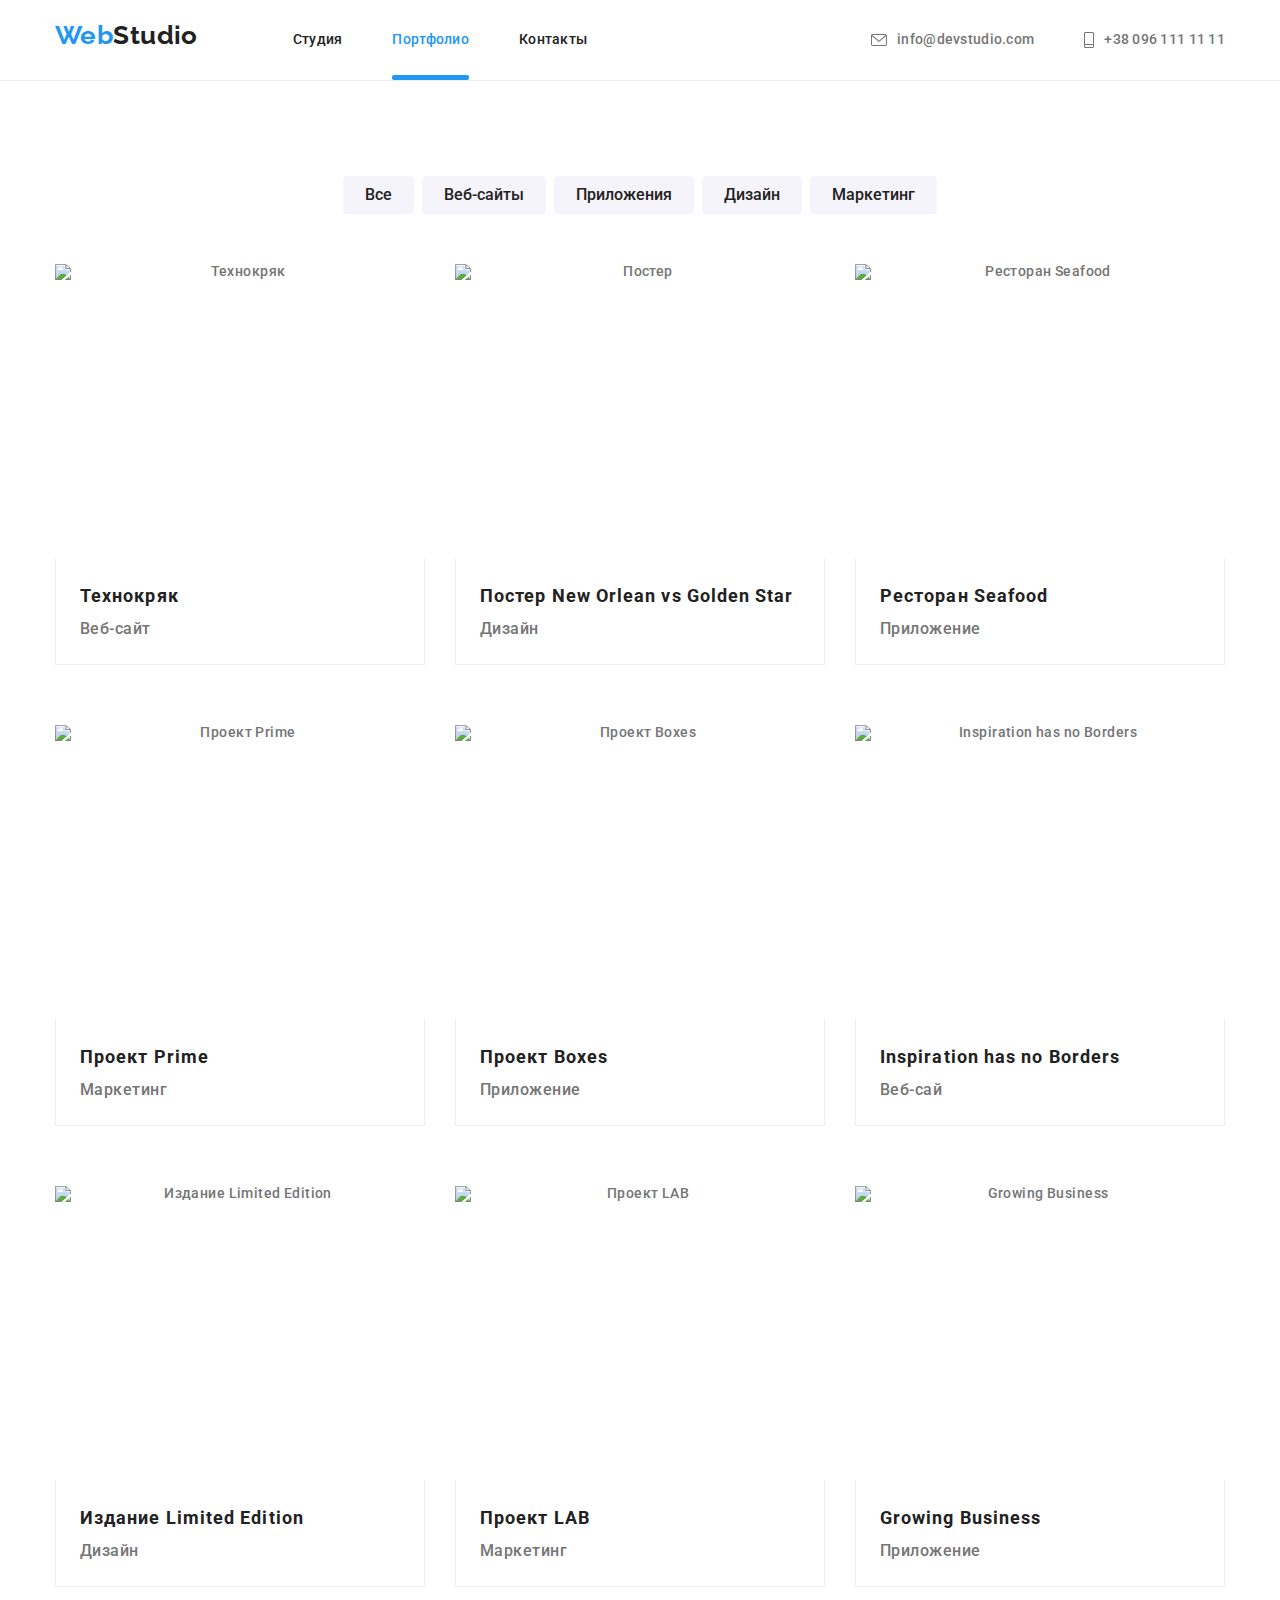
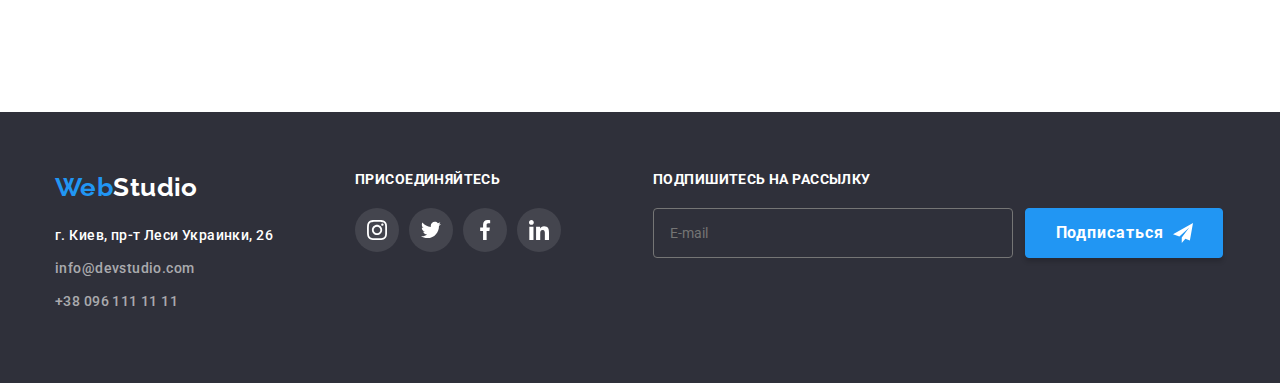
==== portfolio.html @ 975006a1 "HW 6" ====
<!DOCTYPE html>
<html lang="ru">

<head>
    <meta charset="UTF-8">
    <meta http-equiv="X-UA-Compatible" content="IE=edge">
    <meta name="viewport" content="width=device-width, initial-scale=1.0">
    <title>Portfolio3</title>
    <link rel="preconnect" href="https://fonts.gstatic.com">
    <link
        href="https://fonts.googleapis.com/css2?family=Raleway:wght@700&family=Roboto:wght@400;500;700;900&display=swap"
        rel="stylesheet">
    <link rel="stylesheet"
        href="https://cdnjs.cloudflare.com/ajax/libs/modern-normalize/1.0.0/modern-normalize.min.css">
    <link rel="stylesheet" href="./css/styles.css">
</head>

<body>
    <header class="header">
        <section class="container flex">
            <h2 class="hidden">Навигация и контакты</h2>
            <a href="./index.html " class="logo "><span class="blue ">Web</span>Studio</a>
            <nav>
                <ul class="list black flex">
                    <li class="item"><a href="./index.html " class="nav-list">Студия</a></li>
                    <li class="item"><a href="./portfolio.html " class="nav-list current">Портфолио</a></li>
                    <li class="item"><a href=" " class="nav-list">Контакты</a></li>
                </ul>
            </nav>
            <ul class="list flex contacts">
                <li class="item-link ">
                    <a class="Contacts-Section-Link" href="mailto:info@devstudio.com ">
                        <svg class="contact-svg" width="16" height="12">
                            <use href="./svg/sprite.svg#icon-envelope"></use>
                        </svg>
                        info@devstudio.com
                    </a>
                </li>
                <li class="item-link ">
                    <a class="Contacts-Section-Link" href="tel:+380961111111">
                        <svg class="contact-svg" width="10" height="16">
                            <use href="./svg/sprite.svg#icon-vector"></use>
                        </svg>
                        +38 096 111 11 11
                    </a>
                </li>
            </ul>
        </section>
    </header>
    <main>

        <section class="padding-95 top-padding">
            <div class="container">
                <h1 class="hidden">Галерея</h1>
                <ul class="list in-ln flex">
                    <li class="li-button"><button class="button">Все</button></li>
                    <li class="li-button"><button class="button">Веб-сайты</button></li>
                    <li class="li-button"><button class="button">Приложения</button></li>
                    <li class="li-button"><button class="button">Дизайн</button></li>
                    <li class="li-button"><button class="button">Маркетинг</button></li>
                </ul>

                <ul class="list flex tiles">
                    <li class="tile-item">
                        <a href="" class="card-link">
                            <div class="folio-frame">
                                <div class="img-frame">
                                    <img class="front-img" src="./images/portfolio/img.jpg " alt="Технокряк "
                                        height="294" width="370">
                                    <div class="hidden-text">
                                        <p>
                                            Технокряк это современная площадка распространения
                                            коронавируса. Компании используют эту платформу для
                                            цифрового шпионажа и атак на защищённые сервера
                                            конкурентов.
                                        </p>
                                    </div>
                                </div>
                                <div class="folio-section">
                                    <h2 class="folio-title">Технокряк</h2>
                                    <p class="folio-text">Веб-сайт</p>
                                </div>
                            </div>
                        </a>
                    </li>
                    <li class="tile-item">
                        <a href="" class="card-link">
                            <div class="folio-frame">
                                <div class="img-frame"> <img src="./images/portfolio/img-1.jpg " alt="Постер "
                                        height="294" width="370">
                                    <div class="hidden-text">
                                        <p>
                                            Технокряк это современная площадка распространения
                                            коронавируса. Компании используют эту платформу для
                                            цифрового шпионажа и атак на защищённые сервера
                                            конкурентов.
                                        </p>
                                    </div>
                                </div>
                                <div class="folio-section">
                                    <h2 class="folio-title">Постер New Orlean vs Golden Star</h2>
                                    <p class="folio-text">Дизайн</p>
                                </div>
                            </div>
                        </a>
                    </li>
                    <li class="tile-item">
                        <a href="" class="card-link">
                            <div class="folio-frame">
                                <div class="img-frame"> <img src="./images/portfolio/img-2.jpg " alt="Ресторан Seafood "
                                        height="294" width="370">
                                    <div class="hidden-text">
                                        <p>
                                            Технокряк это современная площадка распространения
                                            коронавируса. Компании используют эту платформу для
                                            цифрового шпионажа и атак на защищённые сервера
                                            конкурентов.
                                        </p>
                                    </div>
                                </div>
                                <div class="folio-section">
                                    <h2 class="folio-title">Ресторан Seafood</h2>
                                    <p class="folio-text">Приложение</p>
                                </div>
                            </div>
                        </a>
                    </li>
                    <li class="tile-item">

                        <a href="" class="card-link">
                            <div class="folio-frame">
                                <div class="img-frame"> <img src="./images/portfolio/img-3.jpg " alt="Проект Prime "
                                        height="294" width="370">
                                    <div class="hidden-text">
                                        <p>
                                            Технокряк это современная площадка распространения
                                            коронавируса. Компании используют эту платформу для
                                            цифрового шпионажа и атак на защищённые сервера
                                            конкурентов.
                                        </p>
                                    </div>
                                </div>
                                <div class="folio-section">
                                    <h2 class="folio-title">Проект Prime</h2>
                                    <p class="folio-text">Маркетинг</p>
                                </div>
                            </div>
                        </a>
                    </li>
                    <li class="tile-item">

                        <a href="" class="card-link">
                            <div class="folio-frame">
                                <div class="img-frame"> <img src="./images/portfolio/img-4.jpg " alt="Проект Boxes "
                                        height="294" width="370">
                                    <div class="hidden-text">
                                        <p>
                                            Технокряк это современная площадка распространения
                                            коронавируса. Компании используют эту платформу для
                                            цифрового шпионажа и атак на защищённые сервера
                                            конкурентов.
                                        </p>
                                    </div>
                                </div>
                                <div class="folio-section">
                                    <h2 class="folio-title">Проект Boxes</h2>
                                    <p class="folio-text">Приложение</p>
                                </div>
                            </div>
                        </a>
                    </li>
                    <li class="tile-item">

                        <a href="" class="card-link">
                            <div class="folio-frame">
                                <div class="img-frame"> <img src="./images/portfolio/img-5.jpg "
                                        alt="Inspiration has no Borders " height="294" width="370">
                                    <div class="hidden-text">
                                        <p>
                                            Технокряк это современная площадка распространения
                                            коронавируса. Компании используют эту платформу для
                                            цифрового шпионажа и атак на защищённые сервера
                                            конкурентов.
                                        </p>
                                    </div>
                                </div>
                                <div class="folio-section">
                                    <h2 class="folio-title">Inspiration has no Borders</h2>
                                    <p class="folio-text">Веб-сай
                                </div>
                            </div>
                        </a>

                    </li>
                    <li class="tile-item">

                        <a href="" class="card-link">
                            <div class="folio-frame">
                                <div class="img-frame"> <img src="./images/portfolio/img-6.jpg "
                                        alt="Издание Limited Edition " height="294" width="370">
                                    <div class="hidden-text">
                                        <p>
                                            Технокряк это современная площадка распространения
                                            коронавируса. Компании используют эту платформу для
                                            цифрового шпионажа и атак на защищённые сервера
                                            конкурентов.
                                        </p>
                                    </div>
                                </div>
                                <div class="folio-section">
                                    <h2 class="folio-title">Издание Limited Edition</h2>
                                    <p class="folio-text">Дизайн</p>
                                </div>
                            </div>
                        </a>
                    </li>
                    <li class="tile-item">

                        <a href="" class="card-link">
                            <div class="folio-frame">
                                <div class="img-frame"> <img src="./images/portfolio/img-7.jpg " alt="Проект LAB "
                                        height="294" width="370">
                                    <div class="hidden-text">
                                        <p>
                                            Технокряк это современная площадка распространения
                                            коронавируса. Компании используют эту платформу для
                                            цифрового шпионажа и атак на защищённые сервера
                                            конкурентов.
                                        </p>
                                    </div>
                                </div>
                                <div class="folio-section">
                                    <h2 class="folio-title">Проект LAB</h2>
                                    <p class="folio-text">Маркетинг</p>
                                </div>
                            </div>
                        </a>
                    <li class="tile-item">
                        <a href="" class="card-link">
                            <div class="folio-frame">
                                <div class="img-frame"> <img src="./images/portfolio/img-8.jpg " alt="Growing Business "
                                        height="294" width="370">
                                    <div class="hidden-text">
                                        <p>
                                            Технокряк это современная площадка распространения
                                            коронавируса. Компании используют эту платформу для
                                            цифрового шпионажа и атак на защищённые сервера
                                            конкурентов.
                                        </p>
                                    </div>
                                </div>
                                <div class="folio-section">
                                    <h2 class="folio-title">Growing Business</h2>
                                    <p class="folio-text">Приложение</p>
                                </div>
                            </div>
                        </a>
                    </li>
                </ul>
            </div>
        </section>

    </main>
    <footer class="footer">
        <div class="flex container space-between">
            <div class="logo-links">
                <a href="./index.html " class="logo "><span class="blue ">Web</span><span
                        class="white ">Studio</span></a>
                <address class="address">
                    <ul class="list white">
                        <li> <a class="link" href="https://goo.gl/maps/2tXd7TCXXqus3JWS8 ">г. Киев, пр-т Леси Украинки,
                                26</a></li>
                        <li class="transparent "> <a class="link"
                                href="mailto:info@devstudio.com ">info@devstudio.com</a>
                        </li>
                        <li class="transparent "> <a class="link" href="tel:+380961111111 ">+38 096 111 11 11</a></li>
                    </ul>
                </address>
            </div>
            <div class="flex space">
                <div class="join">
                    <h3 class="item-title">Присоединяйтесь</h3>
                    <ul class="list social-list">
                        <li class="social-icons">
                            <a href="" class="people-link" target="_blank" rel="noopener noreferrer"
                                aria-label="Instagram link"><svg class="people-soc-link white">
                                    <use href="./svg/sprite.svg#icon-instagram"></use>
                                </svg></a>
                        </li>
                        <li class="social-icons">
                            <a href="" class="people-link" target="_blank" rel="noopener noreferrer"
                                aria-label="twitter link"><svg class="people-soc-link white">
                                    <use href="./svg/sprite.svg#icon-twitter"></use>
                                </svg></a>
                        </li>
                        <li class="social-icons">
                            <a href="" class="people-link" target="_blank" rel="noopener noreferrer"
                                aria-label="Facebook link"><svg class="people-soc-link white">
                                    <use href="./svg/sprite.svg#icon-facebook"></use>
                                </svg></a>
                        </li>
                        <li class="social-icons">
                            <a href="" class="people-link" target="_blank" rel="noopener noreferrer"
                                aria-label="linkedin link"><svg class="people-soc-link white">
                                    <use href="./svg/sprite.svg#icon-linkedin"></use>
                                </svg></a>
                        </li>
                    </ul>
                </div>
            </div>
            <div class="Subscribe">
                <h3 class="item-title text-left">Подпишитесь на рассылку</h3>

                <form class="flex contact-form">
                    <input class="contact-form-subscribe" type="email" name="user-mail" id="user-mail"
                        placeholder="E-mail">

                    <button class="button-blue service-button" type="submit">Подписаться
                        <svg class="people-soc-link white">
                            <use href="./svg/sprite.svg#icon-telegram-white"></use>
                        </svg>
                    </button>
                </form>
            </div>



    </footer>

</body>

</html>
---- css/styles.css ----
:root {
  --primary-text-color: #212121;
  --blue-color: #2196f3;
  --secondary-text-color: #ffffff;
  --footer-color: #2f303a;
  --font-logo: "Raleway", sans-serif;
  --main-text-color: #757575;
  --color-transparent: rgba(255, 255, 255, 0.6);
  --button-color: #f5f4fa;
  --social-link-color: #afb1b8;
  --overlay-color: rgba(33, 150, 243, 0.9);
  --cubic-timing: cubic-bezier(0.4, 0, 0.2, 1);
}

html {
  box-sizing: border-box;
  scroll-behavior: smooth;
}

*,
*::before,
*::after {
  box-sizing: inherit;
}

body {
  font-family: Roboto, sans-serif;
  font-size: 14px;
  line-height: 1.71;
  letter-spacing: 0.03em;
  color: var(--main-text-color);
}

h1,
h2,
h3,
h4,
h5,
h6,
ul,
p {
  margin-top: 0;
  margin-bottom: 0;
}

.link:hover,
.link:focus {
  color: var(--blue-color);
}

.underline {
  text-decoration: underline;
  color: var(--blue-color);
}

.list {
  list-style: none;
  padding: 0;
  margin: 0;
}

.black .nav-list {
  display: block;
  padding-top: 32px;
  padding-bottom: 32px;
  font-weight: 500;
  line-height: 1.14;
  letter-spacing: 0.02em;
}

.nav-list {
  position: relative;
}
.nav-list:hover,
.nav-list:focus {
  color: var(--blue-color);
  transition: color 250ms var(--cubic-timing);
}

/* .nav-list:hover,
.nav-list:focus {
  transition: color 1250ms var(--cubic-timing);
} */

.current::after {
  content: "";
  display: block;

  left: 0;
  bottom: 0;
  position: absolute;
  width: 100%;
  height: 5px;
  background-color: var(--blue-color);
  border-radius: 2px;
}

/*
.nav-list::after {
  content: "";
  display: block;

  left: 0;
  bottom: 0;
  position: absolute;
  width: 100%;
  height: 5px;
  background-color: var(--blue-color);
  border-radius: 2px;
  opacity: 0;
  transition: opacity 250ms var(--cubic-timing);
}

.nav-list:hover::after {
  opacity: 1;
} */

img {
  display: block;
  max-width: 100%;
  height: auto;
}

a {
  color: inherit;
  text-decoration: none;
  font-weight: 500;
  font-size: 14px;
  line-height: 1.14;
}

.container {
  text-align: center;
  max-width: 1200px;
  height: auto;
  padding-left: 15px;
  padding-right: 15px;
  margin-left: auto;
  margin-right: auto;
}

.space-between {
  justify-content: space-between;
}

.padding-95 {
  padding-bottom: 95px;
  /* padding-top: 95px; */
}
.top-padding {
  padding-top: 95px;
}

/* .gallery {
  padding-top: 95px;
} */

.contacts {
  /* display: flex;
  padding-top: 32px;
  padding-bottom: 32px; */
  margin-left: auto;
  font-weight: 500;
  line-height: 1.14;
  letter-spacing: 0.02em;
}

.contacts .item-link + .item-link {
  margin-left: 50px;
}

.flex {
  display: flex;
  flex-wrap: wrap;
  /* justify-content: space-between; */
}

.item-title {
  font-family: Roboto;
  font-style: normal;
  font-weight: 700;
  font-size: 14px;
  line-height: 1.14;
  letter-spacing: 0.03em;
  text-transform: uppercase;
  color: var(--secondary-text-color);
  margin-bottom: 20px;
}

.qualities {
  margin-bottom: -30px;
  margin-right: -30px;
  /* padding-top: 95px; */
  text-align: left;
}

.quality {
  flex-basis: calc((100% - 30px * 4) / 4);
  max-width: 270px;
  margin-right: 30px;
  margin-bottom: 30px;
}
.quality:last-child {
  margin-bottom: 0;
  margin-right: 0;
}

.quality > p {
  line-height: 1.71;
}

.Contacts-Section-Link {
  display: flex;
  align-items: center;
  padding-bottom: 32px;
  padding-top: 32px;
}

.Contacts-Section-Link:hover,
.Contacts-Section-Link:focus {
  color: var(--blue-color);
  transition: color 250ms var(--cubic-timing);
}

.contact-svg {
  fill: currentColor;
  margin-right: 10px;
  /* align-items: center; */
}

.black {
  color: var(--primary-text-color);
  letter-spacing: 0.02em;
  margin-left: 95px;
}

.current {
  color: var(--blue-color);
}

/* .list a:hover,
.list a:focus {
  color: var(--blue-color);
} */

header {
  border-bottom: 1px solid #ececec;
}

.main-section-title {
  font-weight: 700;
  font-size: 36px;
  line-height: 1.67;
  color: var(--primary-text-color);
  margin-bottom: 50px;
}

.what-we-do-frame {
  position: absolute;
  left: 0;
  bottom: 0;
  display: flex;
  justify-content: center;
  align-items: center;
  width: 100%;
  height: 70px;
  background-color: rgba(47, 48, 58, 0.8);
  font-weight: 700;
  line-height: 1.14;
  text-align: center;
  text-transform: uppercase;
  color: var(--secondary-text-color);
}

.clients-list {
  display: flex;
  justify-content: center;
  align-items: center;
  padding-bottom: 88px;
}
/* .clients {
  flex-basis: calc((100% - 30px * 6) / 6);
  border: 1px solid #afb1b8;
  border-radius: 4px;
   padding-bottom: 16px; 
  padding: 16px 30px;
} */

.clients {
  display: inline-flex;

  /* width: 170px;
  height: 92px;
  border: 1px solid var(--social-link-color);
  border-color: var(--social-link-color);
  border-radius: 4px;
  padding: 16px 32px; */
}
.client-link {
  display: flex;
  justify-content: center;
  align-items: center;
  border: 1px solid var(--social-link-color);
  border-radius: 4px;
  width: 170px;
  height: 92px;
  transition: border-color 250ms var(--cubic-timing);
}

.clients:not(:last-child) {
  margin-right: 30px;
}

.client-logo {
  width: 105px;
  height: 60px;
  color: inherit;
  fill: var(--social-link-color);
  transition: fill 250ms var(--cubic-timing);
}

.client-link:hover .client-logo,
.client-link:focus .client-logo {
  fill: var(--blue-color);
}

.client-link:hover,
.client-link:focus {
  border-color: var(--blue-color);
}

.pics-element {
  position: relative;
  flex-basis: calc((100% - 60px) / 3);
  max-width: 370px;
}

.pics-element:not(:nth-child(3n + 3)) {
  margin-right: 30px;
}

.photo:not(:nth-child(4n + 4)) {
  flex-basis: calc((100% - 90px) / 4);
  max-width: 270px;
}

.photo {
  box-shadow: 0px 1px 3px rgba(0, 0, 0, 0.12), 0px 1px 1px rgba(0, 0, 0, 0.14),
    0px 2px 1px rgba(0, 0, 0, 0.2);
  border-radius: 0px 0px 4px 4px;
}
.photo:not(:nth-child(4n + 4)) {
  margin-right: 30px;
}

.section-title {
  font-size: 14px;
  line-height: 1.19;
  color: var(--primary-text-color);
  margin-bottom: 10px;
  text-transform: uppercase;
}
.folio-section {
  padding: 20px 24px;
  border: 1px solid #eeeeee;
  border-top: 0;
}
.folio-frame {
  min-width: 370px;
  flex-basis: calc((100% / 3) - 30px);
  margin-right: 30px;
  margin-bottom: 30px;
  box-shadow: 0;
  transition: box-shadow 250ms var(--cubic-timing);
}

/* .folio-frame:hover,
.folio-frame:focus {
  box-shadow: 0px 1px 1px rgba(0, 0, 0, 0.12), 0px 4px 4px rgba(0, 0, 0, 0.06),
    1px 4px 6px rgba(0, 0, 0, 0.16);
} */

.card-link:hover .hidden-text,
.card-link:focus .hidden-text {
  transform: translateY(0);
}

.img-frame {
  position: relative;
  overflow: hidden;
}

.hidden-text {
  display: flex;
  position: absolute;
  align-items: center;
  justify-content: left;
  font-family: Roboto;
  text-align: left;
  padding: 63px 24px;
  letter-spacing: 0.03em;
  top: 0;
  left: 0;
  content: "";
  width: 100%;
  height: 100%;
  font-weight: 400;
  background-color: var(--overlay-color);
  transition: transform 250ms var(--cubic-timing);
  transform: translateY(101%);
  font-size: 18px;
  line-height: 1.56;
  color: var(--secondary-text-color);
}

.folio-title {
  text-align: left;
  font-size: 18px;
  line-height: 2;
  letter-spacing: 0.06em;
  color: var(--primary-text-color);
}

.team-text {
  font-size: 16px;
  line-height: 1.19;
  margin-bottom: 16px;
}

.folio-text {
  text-align: left;
  font-size: 16px;
  line-height: 1.88;
  letter-spacing: 0.03em;
}
/* .card-link:hover .folio-text {
  text-decoration: none;
} */

.quality {
  font-size: 14px;
  line-height: 1.14;
}

.grey-section {
  padding-bottom: 95px;
  padding-top: 95px;
  background-color: var(--button-color);
}

h3.people-name {
  font-weight: 500;
  color: var(--primary-text-color);
  margin-bottom: 10px;
}

.people-det {
  background-color: #ffffff;
  padding-bottom: 30px;
  padding-top: 30px;
}

.solutions {
  background-color: var(--footer-color);
  background-image: linear-gradient(
      rgba(47, 48, 58, 0.4),
      rgba(47, 48, 58, 0.4)
    ),
    url(../images/bg-img.jpg);
  text-align: center;
  /* margin-bottom: 30px; */
  max-width: 1600px;
  height: 600px;
  padding-top: 200px;
  padding-bottom: 200px;
  background-repeat: no-repeat;
  margin-left: auto;
  margin-right: auto;
  background-position: center;
}

.dessisions {
  font-weight: 900;
  font-size: 44px;
  line-height: 1.36;
  letter-spacing: 0.06em;
  text-transform: uppercase;
  margin-bottom: 30px;
}

.blue {
  color: var(--blue-color);
}

.logo {
  padding-bottom: 20px;
  padding-top: 20px;
  font-family: var(--font-logo);
  font-weight: 700;
  font-size: 26px;
  line-height: 1.2;
  color: var(--primary-text-color);
}

.logo-links {
  text-align: left;
  /* max-width: 270px; */
  flex-grow: 1;
  /* margin-right: 70px; */
}
/* padding-top: 60px;
  padding-bottom: 60px;
*/

.black .item + .item {
  margin-left: 50px;
}

.button {
  padding: 6px 22px;
  border: var(--main-text-color);
  border-radius: 4px;

  font-weight: 500;
  font-size: 16px;
  line-height: 1.62;

  font-family: Roboto, sans-serif;
  background-color: var(--button-color);
  color: var(--primary-text-color);
  cursor: pointer;
}

.li-button {
  justify-content: center;
  margin-right: 8px;
}

.li-button:last-child {
  margin-right: 0;
}

.button:active,
.button:hover,
.button:focus,
.button-blue {
  background-color: var(--blue-color);
  color: var(--secondary-text-color);
  box-shadow: 0px 3px 1px rgba(0, 0, 0, 0.1), 0px 1px 2px rgba(0, 0, 0, 0.08),
    0px 2px 2px rgba(0, 0, 0, 0.12);
  border-radius: 4px;
}
.button:hover,
.button:focus {
  transition: background-color 250ms var(--cubic-timing),
    color 250ms var(--cubic-timing), box-shadow 250ms var(--cubic-timing);
}

/* .service-button {
  position: absolute;
  top: 8px;
  right: 8px;
  width: 30px;
  height: 30px;
  border-radius: 50%;
  border: 1px solid rgba(0, 0, 0, 0.1);
  background: #ffffff;
  cursor: pointer;
  fill: #212121;
  transition: fill 250ms cubic-bezier(0.4, 0, 0.2, 1);
} */

.service-button {
  padding: 10px 29.5px;
  border: 1px solid var(--blue-color);
  box-shadow: 0px 4px 4px rgba(0, 0, 0, 0.15);
  border-radius: 4px;
  width: 198px;
  height: 50px;
  font-weight: 700;
  font-size: 16px;
  line-height: 1.87;
  letter-spacing: 0.06em;
  cursor: pointer;
  display: flex;
  align-items: center;
  justify-content: space-between;
}

.hidden {
  position: absolute !important;
  clip: rect(1px 1px 1px 1px);
  clip: rect(1px, 1px, 1px, 1px);
  padding: 0 !important;
  border: 0 !important;
  height: 1px !important;
  width: 1px !important;
  overflow: hidden;
}

h2.hidden {
  position: absolute !important;
  clip: rect(1px 1px 1px 1px);
  clip: rect(1px, 1px, 1px, 1px);
  padding: 0 !important;
  border: 0 !important;
  height: 1px !important;
  width: 1px !important;
  overflow: hidden;
}

.list.flex {
  justify-content: left;
}
.in-ln.flex {
  justify-content: center;
  margin-bottom: 50px;
}

.grey-section-qual {
  display: flex;
  align-items: center;
  justify-content: center;
  margin-bottom: 30px;
  width: 270px;
  height: 120px;
  background-color: var(--button-color);
}

/* .quality-pic {
} */

.people-list {
  display: flex;
  align-items: center;
  justify-content: center;
}

.social-icons {
  margin-right: 10px;
  background: rgba(255, 255, 255, 0.1);
  border-radius: 50%;
}

.people-link {
  display: flex;
  align-items: center;
  justify-content: center;
  width: 44px;
  height: 44px;
  border-radius: 50%;
  transition: background-color 250ms var(--cubic-timing);
  /* fill 1250ms var(--cubic-timing); */
}

.people-link:hover,
.people-link:focus {
  background-color: var(--blue-color);
}
.people-link:hover .people-soc-link,
.people-link:focus .people-soc-link {
  fill: rgb(255, 255, 255);
}

.people-soc-link {
  fill: var(--social-link-color);
  height: 20px;
  width: 20px;
  transition: fill 250ms var(--cubic-timing);
}

.tiles {
  margin-right: -30px;
  margin-bottom: -30px;
}
.tile-item {
  min-width: 370px;
  flex-basis: calc((100% / 3) - 30px);
  margin-right: 30px;
  margin-bottom: 30px;
}

.card-link {
  color: inherit;
  text-decoration: none;
}

.card-link:hover .folio-frame,
.card-link:focus .folio-frame {
  box-shadow: 0px 1px 1px rgba(0, 0, 0, 0.12), 0px 4px 4px rgba(0, 0, 0, 0.06),
    1px 4px 6px rgba(0, 0, 0, 0.16);
}

/* .tile-item:last-child {
  margin-right: 0;
} */

.footer {
  background-color: var(--footer-color);
  text-align: left;
  padding-top: 60px;
  padding-bottom: 60px;
}

.white {
  color: var(--secondary-text-color);
  fill: #ffffff;
}

.address {
  margin-top: 20px;
  font-style: inherit;
  /* margin-right: auto;
  text-align: start; */
}

.social-list {
  display: flex;
  align-items: center;
  justify-content: center;
}

.join {
  text-align: left;
}
.space {
  display: flex;
  justify-content: space-between;
  flex-grow: 1;
}

.white li {
  padding-bottom: 9px;
}
.white a {
  color: var(--secondary-text-color);
  font-size: 14px;
  line-height: 1.71;
  font-style: inherit;
  text-decoration: none;
}

.transparent a {
  color: rgba(255, 255, 255, 0.6);
}

.backdrop {
  position: fixed;
  left: 0;
  top: 0;
  width: 100%;
  height: 100%;

  background-color: rgba(0, 0, 0, 0.2);

  opacity: 1;
  transition: opacity 250ms var(--cubic-timing),
    visibility 250ms var(--cubic-timing);
}
.backdrop.is-hidden {
  opacity: 0;
  visibility: hidden;
  pointer-events: none;
}
.backdrop.is-hidden .modal {
  transform: translate(-50%, -50%) rotateY(-45deg) rotateX(30deg) scale(0.5);
  opacity: 0;
}
.modal {
  position: absolute;
  width: 100%;
  width: 530px;
  min-height: 580px;
  top: 50%;
  left: 50%;
  /* perspective: 1000px; */

  padding: 40px;
  border-radius: 4px;
  box-shadow: 0px 1px 3px rgba(0, 0, 0, 0.12), 0px 1px 1px rgba(0, 0, 0, 0.14),
    0px 2px 1px rgba(0, 0, 0, 0.2);

  background-color: #ffffff;

  opacity: 1;
  transform: translate(-50%, -50%) rotate(0) scale(1);
  transition: transform 250ms var(--cubic-timing),
    opacity 250ms var(--cubic-timing);
}

.modal-btn-close {
  position: absolute;
  width: 30px;
  height: 30px;
  right: 8px;
  top: 8px;

  display: flex;
  justify-content: center;
  align-items: center;

  border: 1px solid rgba(0, 0, 0, 0.1);
  border-radius: 50%;

  background-color: #ffffff;
  cursor: pointer;
  fill: var(--primary-text-color);
  transition: fill 250ms var(--cubic-timing);
}

.modal-btn-close:hover,
.modal-btn-close:focus {
  fill: var(--blue-color);
}

.modal-icon-svg {
  width: 18px;
  height: 18px;
}

/* .contact-form {
  position: relative;
  display: flex;
  flex-direction: row;
  margin-bottom: 10px;
  text-align: left;
} */

.text-left {
  text-align: left;
}

.contact-form-label {
  font-weight: 400;
  font-size: 12px;
  line-height: 1.17;
  letter-spacing: 0.01em;
  color: var(--main-text-color);
  margin-bottom: 4px;
}

.contact-form-svg {
  position: absolute;
  bottom: 11px;
  left: 12px;
  fill: var(--primary-text-color);
  pointer-events: none;
  transition: fill 250ms var(--cubic-timing);
}

.contact-form-input {
  position: relative;
  min-width: 100%;
  height: 40px;
  border: 1px solid rgba(33, 33, 33, 0.2);
  border-radius: 4px;
  padding-left: 42px;
  padding-top: 12px;
  padding-bottom: 12px;
  transition: border-color 250ms var(--cubic-timing);
}

.contact-form-input:focus {
  border-color: var(--blue-color);
  outline: none;
}
.contact-form-input:focus + .contact-form-svg {
  fill: var(--blue-color);
}

.contact-form-subscribe {
  /* position: relative; */
  /* display: inline-block; */
  width: calc(100% - 212px);
  /* max-width: 358px; */
  height: 50px;
  border: 1px solid var(--main-text-color);
  border-radius: 4px;
  padding-left: 16px;
  padding-top: 15px;
  padding-bottom: 15px;
  transition: border-color 250ms var(--cubic-timing);
  background-color: transparent;
  color: var(--secondary-text-color);
  margin-right: 12px;
}

.Subscribe {
  flex-grow: 2;
}

.contact-form-subscribe:focus {
  border-color: var(--blue-color);
  outline: none;
}

.comments {
  height: 120px;
  padding: 12px 16px;
  resize: none;
  margin-bottom: 20px;
}

.comments::placeholder {
  font-weight: 400;
  font-size: 14px;
  line-height: 1.17;
  opacity: 50%;
}

.contacts-title {
  font-weight: 700;
  font-size: 20px;
  line-height: 1.15;
  text-align: center;
  letter-spacing: 0.03em;
  margin-bottom: 12px;
  color: var(--primary-text-color);
}

.contact-form-checkbox {
  margin-bottom: 30px;
  position: relative;
}
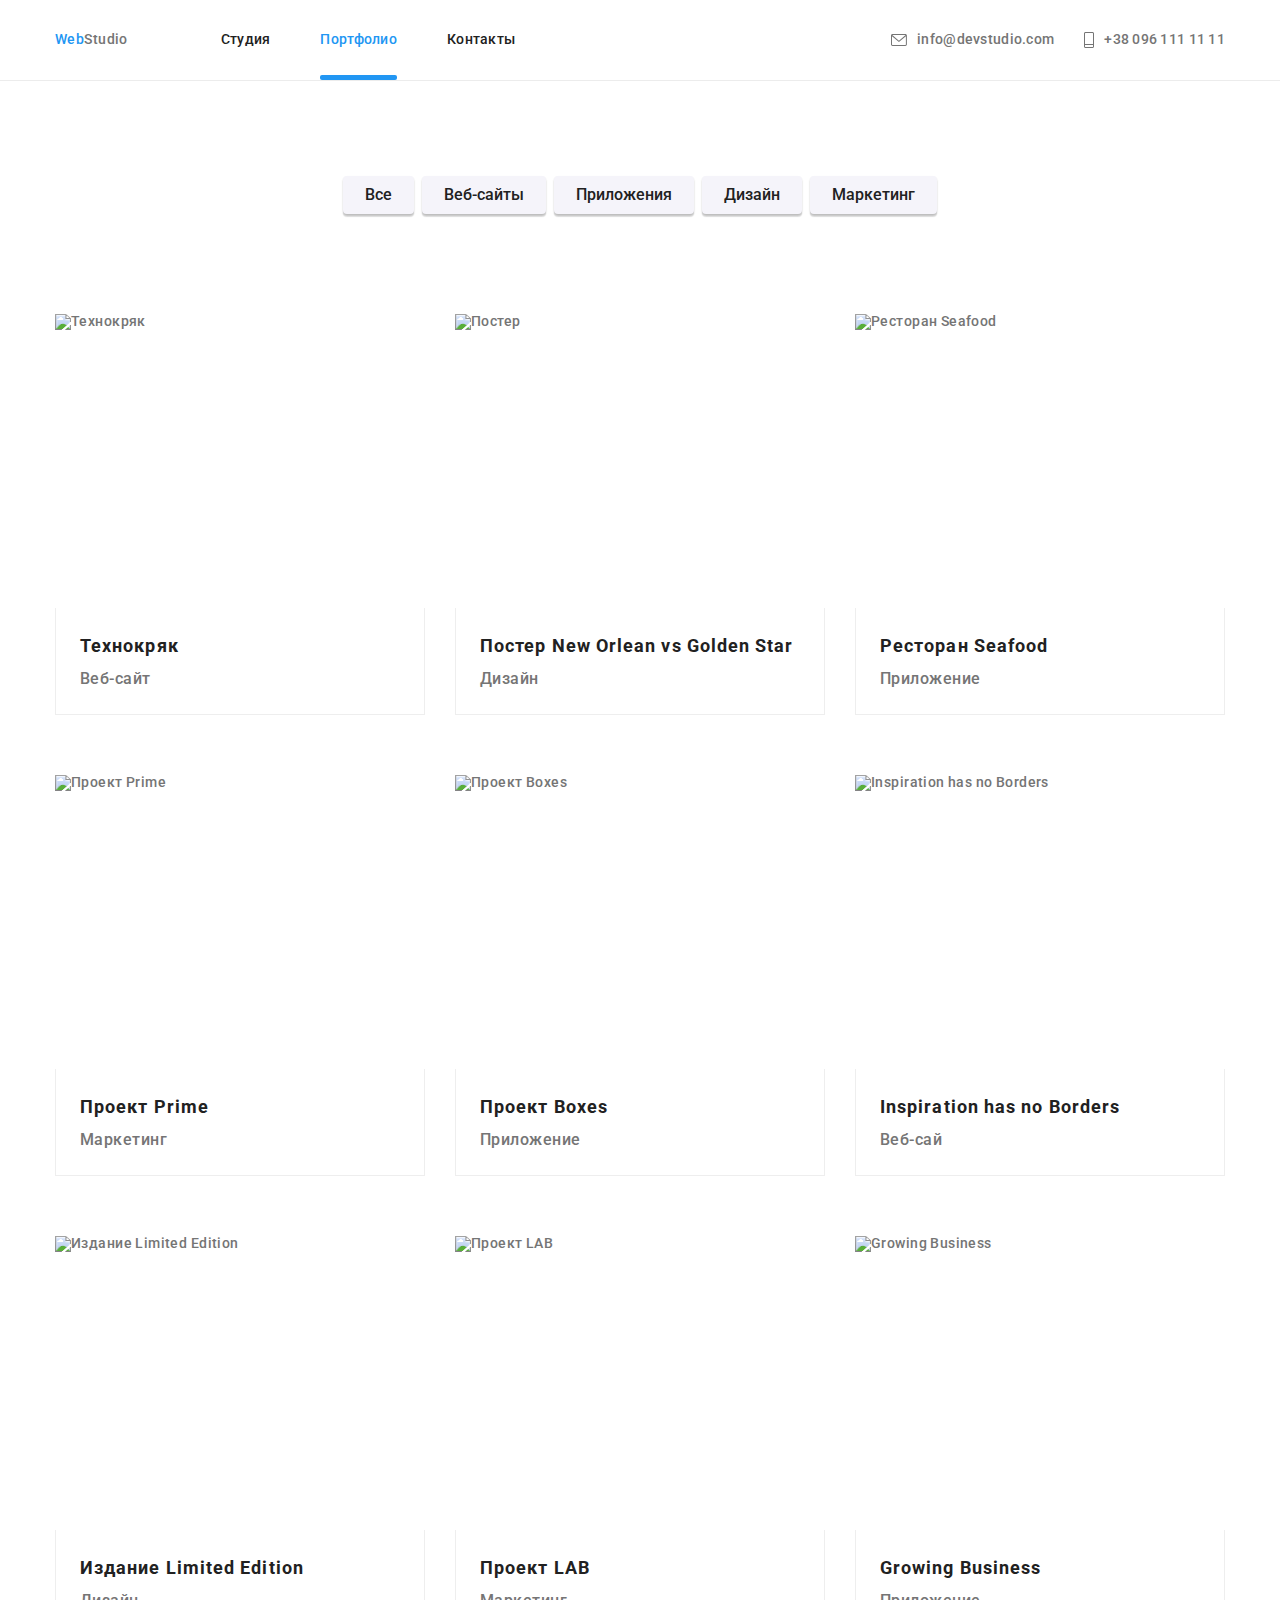
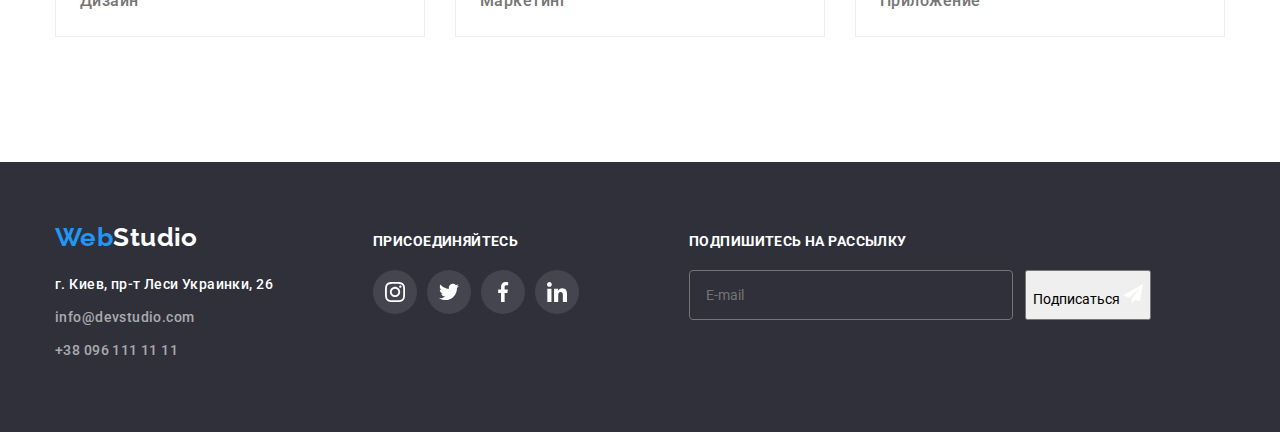
==== commit 12b5b7fc: "BEM" ====
--- a/portfolio.html
+++ b/portfolio.html
@@ -17,28 +17,31 @@
 
 <body>
     <header class="header">
-        <section class="container flex">
+        <section class="header__container">
             <h2 class="hidden">Навигация и контакты</h2>
-            <a href="./index.html " class="logo "><span class="blue ">Web</span>Studio</a>
-            <nav>
-                <ul class="list black flex">
-                    <li class="item"><a href="./index.html " class="nav-list">Студия</a></li>
-                    <li class="item"><a href="./portfolio.html " class="nav-list current">Портфолио</a></li>
-                    <li class="item"><a href=" " class="nav-list">Контакты</a></li>
+            <a href="./index.html " class="header__logo"><span class="blue">Web</span>Studio</a>
+            <nav class="header__navigation">
+                <ul class="nav__list list__style">
+                    <li class="nav__item nav__item--margin"><a href="./index.html " class="nav__link">Студия</a>
+                    </li>
+                    <li class="nav__item nav__item--margin"><a href="./portfolio.html "
+                            class="nav__link current ">Портфолио</a>
+                    </li>
+                    <li class="nav__item nav__item--margin"><a href=" " class="nav__link">Контакты</a></li>
                 </ul>
             </nav>
-            <ul class="list flex contacts">
-                <li class="item-link ">
-                    <a class="Contacts-Section-Link" href="mailto:info@devstudio.com ">
-                        <svg class="contact-svg" width="16" height="12">
+            <ul class="header__contacts list__style">
+                <li class="contacts__item">
+                    <a class="contacts__link" href="mailto:info@devstudio.com ">
+                        <svg class="contact__svg" width="16" height="12">
                             <use href="./svg/sprite.svg#icon-envelope"></use>
                         </svg>
                         info@devstudio.com
                     </a>
                 </li>
-                <li class="item-link ">
-                    <a class="Contacts-Section-Link" href="tel:+380961111111">
-                        <svg class="contact-svg" width="10" height="16">
+                <li class="contacts__item">
+                    <a class="contacts__link" href="tel:+380961111111">
+                        <svg class="contact__svg" width="10" height="16">
                             <use href="./svg/sprite.svg#icon-vector"></use>
                         </svg>
                         +38 096 111 11 11
@@ -49,22 +52,22 @@
     </header>
     <main>
 
-        <section class="padding-95 top-padding">
-            <div class="container">
+        <section class="main-section__container">
+            <div class="portfolio__container">
                 <h1 class="hidden">Галерея</h1>
-                <ul class="list in-ln flex">
-                    <li class="li-button"><button class="button">Все</button></li>
-                    <li class="li-button"><button class="button">Веб-сайты</button></li>
-                    <li class="li-button"><button class="button">Приложения</button></li>
-                    <li class="li-button"><button class="button">Дизайн</button></li>
-                    <li class="li-button"><button class="button">Маркетинг</button></li>
+                <ul class="buttons__list">
+                    <li class="item__button"><button class="switch__button">Все</button></li>
+                    <li class="item__button"><button class="switch__button">Веб-сайты</button></li>
+                    <li class="item__button"><button class="switch__button">Приложения</button></li>
+                    <li class="item__button"><button class="switch__button">Дизайн</button></li>
+                    <li class="item__button"><button class="switch__button">Маркетинг</button></li>
                 </ul>
 
-                <ul class="list flex tiles">
-                    <li class="tile-item">
-                        <a href="" class="card-link">
-                            <div class="folio-frame">
-                                <div class="img-frame">
+                <ul class="tiles__list">
+                    <li class="tile__item">
+                        <a href="" class="tile__link">
+                            <div class="tile__frame">
+                                <div class="img__frame">
                                     <img class="front-img" src="./images/portfolio/img.jpg " alt="Технокряк "
                                         height="294" width="370">
                                     <div class="hidden-text">
@@ -83,10 +86,10 @@
                             </div>
                         </a>
                     </li>
-                    <li class="tile-item">
-                        <a href="" class="card-link">
-                            <div class="folio-frame">
-                                <div class="img-frame"> <img src="./images/portfolio/img-1.jpg " alt="Постер "
+                    <li class="tile__item">
+                        <a href="" class="tile__link">
+                            <div class="tile__frame">
+                                <div class="img__frame"> <img src="./images/portfolio/img-1.jpg " alt="Постер "
                                         height="294" width="370">
                                     <div class="hidden-text">
                                         <p>
@@ -104,11 +107,11 @@
                             </div>
                         </a>
                     </li>
-                    <li class="tile-item">
-                        <a href="" class="card-link">
-                            <div class="folio-frame">
-                                <div class="img-frame"> <img src="./images/portfolio/img-2.jpg " alt="Ресторан Seafood "
-                                        height="294" width="370">
+                    <li class="tile__item">
+                        <a href="" class="tile__link">
+                            <div class="tile__frame">
+                                <div class="img__frame"> <img src="./images/portfolio/img-2.jpg "
+                                        alt="Ресторан Seafood " height="294" width="370">
                                     <div class="hidden-text">
                                         <p>
                                             Технокряк это современная площадка распространения
@@ -125,11 +128,11 @@
                             </div>
                         </a>
                     </li>
-                    <li class="tile-item">
-
-                        <a href="" class="card-link">
-                            <div class="folio-frame">
-                                <div class="img-frame"> <img src="./images/portfolio/img-3.jpg " alt="Проект Prime "
+                    <li class="tile__item">
+
+                        <a href="" class="tile__link">
+                            <div class="tile__frame">
+                                <div class="img__frame"> <img src="./images/portfolio/img-3.jpg " alt="Проект Prime "
                                         height="294" width="370">
                                     <div class="hidden-text">
                                         <p>
@@ -147,11 +150,11 @@
                             </div>
                         </a>
                     </li>
-                    <li class="tile-item">
-
-                        <a href="" class="card-link">
-                            <div class="folio-frame">
-                                <div class="img-frame"> <img src="./images/portfolio/img-4.jpg " alt="Проект Boxes "
+                    <li class="tile__item">
+
+                        <a href="" class="tile__link">
+                            <div class="tile__frame">
+                                <div class="img__frame"> <img src="./images/portfolio/img-4.jpg " alt="Проект Boxes "
                                         height="294" width="370">
                                     <div class="hidden-text">
                                         <p>
@@ -169,11 +172,11 @@
                             </div>
                         </a>
                     </li>
-                    <li class="tile-item">
-
-                        <a href="" class="card-link">
-                            <div class="folio-frame">
-                                <div class="img-frame"> <img src="./images/portfolio/img-5.jpg "
+                    <li class="tile__item">
+
+                        <a href="" class="tile__link">
+                            <div class="tile__frame">
+                                <div class="img__frame"> <img src="./images/portfolio/img-5.jpg "
                                         alt="Inspiration has no Borders " height="294" width="370">
                                     <div class="hidden-text">
                                         <p>
@@ -192,11 +195,11 @@
                         </a>
 
                     </li>
-                    <li class="tile-item">
-
-                        <a href="" class="card-link">
-                            <div class="folio-frame">
-                                <div class="img-frame"> <img src="./images/portfolio/img-6.jpg "
+                    <li class="tile__item">
+
+                        <a href="" class="tile__link">
+                            <div class="tile__frame">
+                                <div class="img__frame"> <img src="./images/portfolio/img-6.jpg "
                                         alt="Издание Limited Edition " height="294" width="370">
                                     <div class="hidden-text">
                                         <p>
@@ -214,11 +217,11 @@
                             </div>
                         </a>
                     </li>
-                    <li class="tile-item">
-
-                        <a href="" class="card-link">
-                            <div class="folio-frame">
-                                <div class="img-frame"> <img src="./images/portfolio/img-7.jpg " alt="Проект LAB "
+                    <li class="tile__item">
+
+                        <a href="" class="tile__link">
+                            <div class="tile__frame">
+                                <div class="img__frame"> <img src="./images/portfolio/img-7.jpg " alt="Проект LAB "
                                         height="294" width="370">
                                     <div class="hidden-text">
                                         <p>
@@ -235,11 +238,11 @@
                                 </div>
                             </div>
                         </a>
-                    <li class="tile-item">
-                        <a href="" class="card-link">
-                            <div class="folio-frame">
-                                <div class="img-frame"> <img src="./images/portfolio/img-8.jpg " alt="Growing Business "
-                                        height="294" width="370">
+                    <li class="tile__item">
+                        <a href="" class="tile__link">
+                            <div class="tile__frame">
+                                <div class="img__frame"> <img src="./images/portfolio/img-8.jpg "
+                                        alt="Growing Business " height="294" width="370">
                                     <div class="hidden-text">
                                         <p>
                                             Технокряк это современная площадка распространения
@@ -262,67 +265,70 @@
 
     </main>
     <footer class="footer">
-        <div class="flex container space-between">
-            <div class="logo-links">
-                <a href="./index.html " class="logo "><span class="blue ">Web</span><span
-                        class="white ">Studio</span></a>
-                <address class="address">
-                    <ul class="list white">
-                        <li> <a class="link" href="https://goo.gl/maps/2tXd7TCXXqus3JWS8 ">г. Киев, пр-т Леси Украинки,
+        <div class="footer__container">
+            <div class="footer__address">
+                <a href="./index.html " class="footer__logo"><span class="blue">Web</span><span
+                        class="white">Studio</span></a>
+                <address class="address__container">
+                    <ul class="address__list list__style">
+                        <li class="address__item"> <a class="address__link white"
+                                href="https://goo.gl/maps/2tXd7TCXXqus3JWS8 ">г. Киев, пр-т
+                                Леси
+                                Украинки,
                                 26</a></li>
-                        <li class="transparent "> <a class="link"
-                                href="mailto:info@devstudio.com ">info@devstudio.com</a>
-                        </li>
-                        <li class="transparent "> <a class="link" href="tel:+380961111111 ">+38 096 111 11 11</a></li>
+                        <li class="address__item"> <a class="address__link"
+                                href="mailto:info@devstudio.com ">info@devstudio.com</a></li>
+                        <li class="address__item"> <a class="address__link" href="tel:+380961111111 ">+38 096 111 11
+                                11</a></li>
                     </ul>
                 </address>
             </div>
-            <div class="flex space">
-                <div class="join">
+            <div class="footer__joinbox">
+                <div class="join__container space-between">
                     <h3 class="item-title">Присоединяйтесь</h3>
-                    <ul class="list social-list">
-                        <li class="social-icons">
-                            <a href="" class="people-link" target="_blank" rel="noopener noreferrer"
-                                aria-label="Instagram link"><svg class="people-soc-link white">
+                    <ul class="list__style team__list">
+                        <li class="team__icon">
+                            <a href="" class="team__link" target="_blank" rel="noopener noreferrer"
+                                aria-label="Instagram link"><svg class="social-link--circle white">
                                     <use href="./svg/sprite.svg#icon-instagram"></use>
                                 </svg></a>
                         </li>
-                        <li class="social-icons">
-                            <a href="" class="people-link" target="_blank" rel="noopener noreferrer"
-                                aria-label="twitter link"><svg class="people-soc-link white">
+                        <li class="team__icon">
+                            <a href="" class="team__link" target="_blank" rel="noopener noreferrer"
+                                aria-label="twitter link"><svg class="social-link--circle white">
                                     <use href="./svg/sprite.svg#icon-twitter"></use>
                                 </svg></a>
                         </li>
-                        <li class="social-icons">
-                            <a href="" class="people-link" target="_blank" rel="noopener noreferrer"
-                                aria-label="Facebook link"><svg class="people-soc-link white">
+                        <li class="team__icon">
+                            <a href="" class="team__link" target="_blank" rel="noopener noreferrer"
+                                aria-label="Facebook link"><svg class="social-link--circle white">
                                     <use href="./svg/sprite.svg#icon-facebook"></use>
                                 </svg></a>
                         </li>
-                        <li class="social-icons">
-                            <a href="" class="people-link" target="_blank" rel="noopener noreferrer"
-                                aria-label="linkedin link"><svg class="people-soc-link white">
+                        <li class="team__icon">
+                            <a href="" class="team__link" target="_blank" rel="noopener noreferrer"
+                                aria-label="linkedin link"><svg class="social-link--circle white">
                                     <use href="./svg/sprite.svg#icon-linkedin"></use>
                                 </svg></a>
                         </li>
                     </ul>
                 </div>
             </div>
-            <div class="Subscribe">
+            <div class="subscribe__container">
                 <h3 class="item-title text-left">Подпишитесь на рассылку</h3>
 
-                <form class="flex contact-form">
-                    <input class="contact-form-subscribe" type="email" name="user-mail" id="user-mail"
+                <form class="subscribe__field">
+                    <input class="contact__form--subscribe" type="email" name="user-mail" id="user-mail"
                         placeholder="E-mail">
 
-                    <button class="button-blue service-button" type="submit">Подписаться
-                        <svg class="people-soc-link white">
+                    <button class="button space-between" type="submit">Подписаться
+                        <svg class="social-link--circle white">
                             <use href="./svg/sprite.svg#icon-telegram-white"></use>
                         </svg>
                     </button>
                 </form>
             </div>
-
+        </div>
 
 
     </footer>
--- a/css/styles.css
+++ b/css/styles.css
@@ -43,44 +43,42 @@
   margin-bottom: 0;
 }
 
-.link:hover,
-.link:focus {
+.address__link:hover,
+.address__link:focus {
   color: var(--blue-color);
 }
 
 .underline {
-  text-decoration: underline;
+  border-bottom: 1px solid var(--blue-color);
+  display: inline-block;
+  line-height: 0.85;
   color: var(--blue-color);
-}
-
-.list {
+  font-weight: 400;
+}
+
+.list__style {
   list-style: none;
   padding: 0;
   margin: 0;
 }
 
-.black .nav-list {
+.nav__link {
   display: block;
   padding-top: 32px;
   padding-bottom: 32px;
   font-weight: 500;
   line-height: 1.14;
   letter-spacing: 0.02em;
-}
-
-.nav-list {
   position: relative;
 }
-.nav-list:hover,
-.nav-list:focus {
+
+.nav__link:hover,
+.nav__link:focus,
+.contacts__link:hover,
+.contacts__link:focus {
   color: var(--blue-color);
   transition: color 250ms var(--cubic-timing);
 }
-
-/* .nav-list:hover,
-.nav-list:focus {
-  transition: color 1250ms var(--cubic-timing);
-} */
 
 .current::after {
   content: "";
@@ -95,26 +93,6 @@
   border-radius: 2px;
 }
 
-/*
-.nav-list::after {
-  content: "";
-  display: block;
-
-  left: 0;
-  bottom: 0;
-  position: absolute;
-  width: 100%;
-  height: 5px;
-  background-color: var(--blue-color);
-  border-radius: 2px;
-  opacity: 0;
-  transition: opacity 250ms var(--cubic-timing);
-}
-
-.nav-list:hover::after {
-  opacity: 1;
-} */
-
 img {
   display: block;
   max-width: 100%;
@@ -129,7 +107,34 @@
   line-height: 1.14;
 }
 
-.container {
+.header__container {
+  display: flex;
+  flex-wrap: wrap;
+  align-items: center;
+  justify-content: start;
+}
+
+.header__container,
+.modal__container,
+.qualities__container,
+.projects__container,
+.team__container,
+.clients__section,
+.footer__container,
+.main-section__container {
+  max-width: 1200px;
+  height: auto;
+  padding-left: 15px;
+  padding-right: 15px;
+  margin-left: auto;
+  margin-right: auto;
+}
+
+.main-section__container {
+  margin-bottom: 95px;
+}
+
+.buttons__container {
   text-align: center;
   max-width: 1200px;
   height: auto;
@@ -139,40 +144,50 @@
   margin-right: auto;
 }
 
-.space-between {
-  justify-content: space-between;
-}
-
-.padding-95 {
+.buttons__list {
+  display: flex;
+  flex-wrap: wrap;
+  justify-content: center;
+  margin-bottom: 50px;
+  list-style: none;
+  padding: 95px 0 50px 0;
+}
+
+.header__navigation {
+  margin-left: 93px;
+  margin-right: 30px;
+  color: var(--primary-text-color);
+}
+
+.projects__title,
+.team__title,
+.clients__title {
+  text-align: center;
+  font-size: 36px;
+  line-height: 1.17;
+  color: #212121;
+}
+
+.projects__title,
+.team__title,
+.clients__title {
+  margin-bottom: 50px;
+}
+
+.qualities__section,
+.clients__section {
+  padding-top: 95px;
   padding-bottom: 95px;
-  /* padding-top: 95px; */
-}
-.top-padding {
-  padding-top: 95px;
-}
-
-/* .gallery {
-  padding-top: 95px;
-} */
+}
+.projects__container {
+  padding-bottom: 95px;
+}
 
 .contacts {
-  /* display: flex;
-  padding-top: 32px;
-  padding-bottom: 32px; */
   margin-left: auto;
   font-weight: 500;
   line-height: 1.14;
   letter-spacing: 0.02em;
-}
-
-.contacts .item-link + .item-link {
-  margin-left: 50px;
-}
-
-.flex {
-  display: flex;
-  flex-wrap: wrap;
-  /* justify-content: space-between; */
 }
 
 .item-title {
@@ -190,72 +205,109 @@
 .qualities {
   margin-bottom: -30px;
   margin-right: -30px;
-  /* padding-top: 95px; */
   text-align: left;
 }
 
-.quality {
+.quality__item {
   flex-basis: calc((100% - 30px * 4) / 4);
   max-width: 270px;
   margin-right: 30px;
   margin-bottom: 30px;
 }
-.quality:last-child {
+.quality__item:last-child {
   margin-bottom: 0;
   margin-right: 0;
 }
 
-.quality > p {
+.projects__item {
+}
+
+.quality__paragraph {
   line-height: 1.71;
-}
-
-.Contacts-Section-Link {
-  display: flex;
+  color: var(--main-text-color);
+}
+
+.contacts__item {
+  display: flex;
+  margin-left: auto;
   align-items: center;
   padding-bottom: 32px;
   padding-top: 32px;
-}
-
-.Contacts-Section-Link:hover,
-.Contacts-Section-Link:focus {
+  color: var(--main-text-color);
+}
+
+.contacts__item:hover,
+.contacts__item:focus {
   color: var(--blue-color);
   transition: color 250ms var(--cubic-timing);
 }
 
-.contact-svg {
+.address__item {
+  margin-bottom: 9px;
+}
+
+.contacts__link {
+  display: flex;
+  align-items: center;
+  color: inherit;
+  margin-left: 30px;
+}
+
+.contact__svg {
   fill: currentColor;
   margin-right: 10px;
-  /* align-items: center; */
-}
-
-.black {
+}
+
+.nav__list,
+.header__contacts,
+.projects__list,
+.clients__list {
+  display: flex;
+  flex-wrap: wrap;
   color: var(--primary-text-color);
   letter-spacing: 0.02em;
-  margin-left: 95px;
+}
+
+.header__contacts {
+  margin-left: auto;
+}
+
+.qualities__list,
+.team__list,
+.footer__container {
+  display: flex;
+  color: var(--primary-text-color);
+  letter-spacing: 0.03em;
+}
+
+.footer__container {
+  justify-content: start;
+  align-items: baseline;
+}
+
+.qualities__item {
+  padding-right: 30px;
+}
+
+.nav__item {
+  font-weight: 500;
+  line-height: 1.14;
+  letter-spacing: 0.02em;
+}
+
+.nav__item--margin {
+  margin-right: 50px;
 }
 
 .current {
   color: var(--blue-color);
 }
 
-/* .list a:hover,
-.list a:focus {
-  color: var(--blue-color);
-} */
-
 header {
   border-bottom: 1px solid #ececec;
 }
 
-.main-section-title {
-  font-weight: 700;
-  font-size: 36px;
-  line-height: 1.67;
-  color: var(--primary-text-color);
-  margin-bottom: 50px;
-}
-
-.what-we-do-frame {
+.projects__frame {
   position: absolute;
   left: 0;
   bottom: 0;
@@ -286,7 +338,7 @@
   padding: 16px 30px;
 } */
 
-.clients {
+.clients__item {
   display: inline-flex;
 
   /* width: 170px;
@@ -296,7 +348,7 @@
   border-radius: 4px;
   padding: 16px 32px; */
 }
-.client-link {
+.client--link {
   display: flex;
   justify-content: center;
   align-items: center;
@@ -307,7 +359,7 @@
   transition: border-color 250ms var(--cubic-timing);
 }
 
-.clients:not(:last-child) {
+.clients__item:not(:last-child) {
   margin-right: 30px;
 }
 
@@ -319,37 +371,38 @@
   transition: fill 250ms var(--cubic-timing);
 }
 
-.client-link:hover .client-logo,
-.client-link:focus .client-logo {
+.client--link:hover .client-logo,
+.client--link:focus .client-logo {
   fill: var(--blue-color);
 }
 
-.client-link:hover,
-.client-link:focus {
+.client--link:hover,
+.client--link:focus {
+  outline: none;
   border-color: var(--blue-color);
 }
 
-.pics-element {
+.projects__item {
   position: relative;
   flex-basis: calc((100% - 60px) / 3);
   max-width: 370px;
 }
 
-.pics-element:not(:nth-child(3n + 3)) {
+.projects__item:not(:nth-child(3n + 3)) {
   margin-right: 30px;
 }
 
-.photo:not(:nth-child(4n + 4)) {
+.photo--frame:not(:nth-child(4n + 4)) {
   flex-basis: calc((100% - 90px) / 4);
   max-width: 270px;
 }
 
-.photo {
+.photo--frame {
   box-shadow: 0px 1px 3px rgba(0, 0, 0, 0.12), 0px 1px 1px rgba(0, 0, 0, 0.14),
     0px 2px 1px rgba(0, 0, 0, 0.2);
   border-radius: 0px 0px 4px 4px;
 }
-.photo:not(:nth-child(4n + 4)) {
+.photo--frame:not(:nth-child(4n + 4)) {
   margin-right: 30px;
 }
 
@@ -365,7 +418,7 @@
   border: 1px solid #eeeeee;
   border-top: 0;
 }
-.folio-frame {
+.tile__frame {
   min-width: 370px;
   flex-basis: calc((100% / 3) - 30px);
   margin-right: 30px;
@@ -373,21 +426,19 @@
   box-shadow: 0;
   transition: box-shadow 250ms var(--cubic-timing);
 }
-
-/* .folio-frame:hover,
-.folio-frame:focus {
+.img__frame {
+  position: relative;
+  overflow: hidden;
+}
+/* .tile__frame:hover,
+.tile__frame:focus {
   box-shadow: 0px 1px 1px rgba(0, 0, 0, 0.12), 0px 4px 4px rgba(0, 0, 0, 0.06),
     1px 4px 6px rgba(0, 0, 0, 0.16);
 } */
 
-.card-link:hover .hidden-text,
-.card-link:focus .hidden-text {
+.tile__link:hover .hidden-text,
+.tile__link:focus .hidden-text {
   transform: translateY(0);
-}
-
-.img-frame {
-  position: relative;
-  overflow: hidden;
 }
 
 .hidden-text {
@@ -421,10 +472,11 @@
   color: var(--primary-text-color);
 }
 
-.team-text {
+.team__text {
   font-size: 16px;
   line-height: 1.19;
   margin-bottom: 16px;
+  color: var(--main-text-color);
 }
 
 .folio-text {
@@ -433,34 +485,35 @@
   line-height: 1.88;
   letter-spacing: 0.03em;
 }
-/* .card-link:hover .folio-text {
+/* .tile__link:hover .folio-text {
   text-decoration: none;
 } */
 
-.quality {
+.quality__item {
   font-size: 14px;
   line-height: 1.14;
 }
 
-.grey-section {
+.team__section {
   padding-bottom: 95px;
   padding-top: 95px;
   background-color: var(--button-color);
 }
 
-h3.people-name {
+.team__name {
   font-weight: 500;
   color: var(--primary-text-color);
   margin-bottom: 10px;
 }
 
 .people-det {
+  text-align: center;
   background-color: #ffffff;
   padding-bottom: 30px;
   padding-top: 30px;
 }
 
-.solutions {
+.banner {
   background-color: var(--footer-color);
   background-image: linear-gradient(
       rgba(47, 48, 58, 0.4),
@@ -479,7 +532,7 @@
   background-position: center;
 }
 
-.dessisions {
+.banner__title {
   font-weight: 900;
   font-size: 44px;
   line-height: 1.36;
@@ -492,31 +545,32 @@
   color: var(--blue-color);
 }
 
-.logo {
-  padding-bottom: 20px;
-  padding-top: 20px;
+.footer__logo {
+  display: inline-block;
   font-family: var(--font-logo);
   font-weight: 700;
   font-size: 26px;
   line-height: 1.2;
   color: var(--primary-text-color);
-}
-
-.logo-links {
+  margin-bottom: 20px;
+}
+
+.header__logo {
+  padding: 20px 0;
+}
+
+.footer__address {
   text-align: left;
-  /* max-width: 270px; */
   flex-grow: 1;
-  /* margin-right: 70px; */
-}
-/* padding-top: 60px;
-  padding-bottom: 60px;
-*/
-
-.black .item + .item {
-  margin-left: 50px;
-}
-
-.button {
+  text-decoration: none;
+}
+
+.footer__address:hover,
+.footer__address:focus {
+  color: var(--blue-color);
+}
+
+.blue__button {
   padding: 6px 22px;
   border: var(--main-text-color);
   border-radius: 4px;
@@ -531,60 +585,63 @@
   cursor: pointer;
 }
 
-.li-button {
+.item__button {
   justify-content: center;
   margin-right: 8px;
 }
 
-.li-button:last-child {
+.item__button:last-child {
   margin-right: 0;
 }
 
-.button:active,
-.button:hover,
-.button:focus,
-.button-blue {
-  background-color: var(--blue-color);
-  color: var(--secondary-text-color);
-  box-shadow: 0px 3px 1px rgba(0, 0, 0, 0.1), 0px 1px 2px rgba(0, 0, 0, 0.08),
-    0px 2px 2px rgba(0, 0, 0, 0.12);
-  border-radius: 4px;
-}
-.button:hover,
-.button:focus {
-  transition: background-color 250ms var(--cubic-timing),
-    color 250ms var(--cubic-timing), box-shadow 250ms var(--cubic-timing);
-}
-
-/* .service-button {
-  position: absolute;
-  top: 8px;
-  right: 8px;
-  width: 30px;
-  height: 30px;
-  border-radius: 50%;
-  border: 1px solid rgba(0, 0, 0, 0.1);
-  background: #ffffff;
-  cursor: pointer;
-  fill: #212121;
-  transition: fill 250ms cubic-bezier(0.4, 0, 0.2, 1);
-} */
-
-.service-button {
-  padding: 10px 29.5px;
+.blue__button {
+  padding: 10px 29px;
   border: 1px solid var(--blue-color);
   box-shadow: 0px 4px 4px rgba(0, 0, 0, 0.15);
   border-radius: 4px;
-  width: 198px;
+  min-width: 200px;
   height: 50px;
   font-weight: 700;
   font-size: 16px;
   line-height: 1.87;
   letter-spacing: 0.06em;
   cursor: pointer;
+  margin-left: auto;
+  margin-right: auto;
   display: flex;
   align-items: center;
-  justify-content: space-between;
+  justify-content: center;
+}
+.switch__button:active,
+.switch__button:hover,
+.switch__button:focus,
+.switch__button,
+.blue__button {
+  background-color: var(--blue-color);
+  color: var(--secondary-text-color);
+  box-shadow: 0px 3px 1px rgba(0, 0, 0, 0.1), 0px 1px 2px rgba(0, 0, 0, 0.08),
+    0px 2px 2px rgba(0, 0, 0, 0.12);
+  border-radius: 4px;
+}
+.switch__button:hover,
+.switch__button:focus {
+  transition: background-color 250ms var(--cubic-timing),
+    color 250ms var(--cubic-timing), box-shadow 250ms var(--cubic-timing);
+}
+
+.switch__button {
+  padding: 6px 22px;
+  border: var(--main-text-color);
+  border-radius: 4px;
+
+  font-weight: 500;
+  font-size: 16px;
+  line-height: 1.62;
+
+  font-family: Roboto, sans-serif;
+  background-color: var(--button-color);
+  color: var(--primary-text-color);
+  cursor: pointer;
 }
 
 .hidden {
@@ -609,40 +666,19 @@
   overflow: hidden;
 }
 
-.list.flex {
-  justify-content: left;
-}
-.in-ln.flex {
-  justify-content: center;
-  margin-bottom: 50px;
-}
-
-.grey-section-qual {
+.team__list {
   display: flex;
   align-items: center;
   justify-content: center;
-  margin-bottom: 30px;
-  width: 270px;
-  height: 120px;
-  background-color: var(--button-color);
-}
-
-/* .quality-pic {
-} */
-
-.people-list {
-  display: flex;
-  align-items: center;
-  justify-content: center;
-}
-
-.social-icons {
+}
+
+.team__icon {
   margin-right: 10px;
   background: rgba(255, 255, 255, 0.1);
   border-radius: 50%;
 }
 
-.people-link {
+.team__link {
   display: flex;
   align-items: center;
   justify-content: center;
@@ -653,47 +689,53 @@
   /* fill 1250ms var(--cubic-timing); */
 }
 
-.people-link:hover,
-.people-link:focus {
+.team__link:hover,
+.team__link:focus {
   background-color: var(--blue-color);
 }
-.people-link:hover .people-soc-link,
-.people-link:focus .people-soc-link {
+.team__link:hover .social-link--circle,
+.team__link:focus .social-link--circle {
   fill: rgb(255, 255, 255);
 }
 
-.people-soc-link {
+.social-link--circle {
   fill: var(--social-link-color);
   height: 20px;
   width: 20px;
   transition: fill 250ms var(--cubic-timing);
 }
 
-.tiles {
+.tiles__list {
+  display: flex;
+  flex-wrap: wrap;
+  list-style: none;
+  padding: 0;
+  margin: 0;
   margin-right: -30px;
   margin-bottom: -30px;
 }
-.tile-item {
+
+.tile__item {
   min-width: 370px;
   flex-basis: calc((100% / 3) - 30px);
   margin-right: 30px;
   margin-bottom: 30px;
 }
 
-.card-link {
+.tile__link {
   color: inherit;
   text-decoration: none;
 }
 
-.card-link:hover .folio-frame,
-.card-link:focus .folio-frame {
+.tile__link:hover .tile__frame,
+.tile__link:focus .tile__frame {
   box-shadow: 0px 1px 1px rgba(0, 0, 0, 0.12), 0px 4px 4px rgba(0, 0, 0, 0.06),
     1px 4px 6px rgba(0, 0, 0, 0.16);
 }
 
-/* .tile-item:last-child {
+.tile__item:last-child {
   margin-right: 0;
-} */
+}
 
 .footer {
   background-color: var(--footer-color);
@@ -702,46 +744,24 @@
   padding-bottom: 60px;
 }
 
+.footer__joinbox {
+  display: flex;
+  justify-content: start;
+  flex-grow: 1;
+}
+
+.address__link {
+  font-style: normal;
+  text-decoration: none;
+  color: var(--secondary-text-color);
+  font-size: 14px;
+  line-height: 1.71;
+  color: rgba(255, 255, 255, 0.6);
+}
+
 .white {
   color: var(--secondary-text-color);
   fill: #ffffff;
-}
-
-.address {
-  margin-top: 20px;
-  font-style: inherit;
-  /* margin-right: auto;
-  text-align: start; */
-}
-
-.social-list {
-  display: flex;
-  align-items: center;
-  justify-content: center;
-}
-
-.join {
-  text-align: left;
-}
-.space {
-  display: flex;
-  justify-content: space-between;
-  flex-grow: 1;
-}
-
-.white li {
-  padding-bottom: 9px;
-}
-.white a {
-  color: var(--secondary-text-color);
-  font-size: 14px;
-  line-height: 1.71;
-  font-style: inherit;
-  text-decoration: none;
-}
-
-.transparent a {
-  color: rgba(255, 255, 255, 0.6);
 }
 
 .backdrop {
@@ -750,12 +770,12 @@
   top: 0;
   width: 100%;
   height: 100%;
-
   background-color: rgba(0, 0, 0, 0.2);
-
   opacity: 1;
+
   transition: opacity 250ms var(--cubic-timing),
     visibility 250ms var(--cubic-timing);
+  z-index: 1;
 }
 .backdrop.is-hidden {
   opacity: 0;
@@ -766,11 +786,11 @@
   transform: translate(-50%, -50%) rotateY(-45deg) rotateX(30deg) scale(0.5);
   opacity: 0;
 }
-.modal {
+.modal__container {
   position: absolute;
   width: 100%;
   width: 530px;
-  min-height: 580px;
+  height: 581px;
   top: 50%;
   left: 50%;
   /* perspective: 1000px; */
@@ -788,7 +808,7 @@
     opacity 250ms var(--cubic-timing);
 }
 
-.modal-btn-close {
+.modal__btn--close {
   position: absolute;
   width: 30px;
   height: 30px;
@@ -808,71 +828,90 @@
   transition: fill 250ms var(--cubic-timing);
 }
 
-.modal-btn-close:hover,
-.modal-btn-close:focus {
+.modal__btn--close:hover,
+.modal__btn--close:focus {
   fill: var(--blue-color);
 }
 
-.modal-icon-svg {
+.modal__icon {
   width: 18px;
   height: 18px;
 }
 
-/* .contact-form {
+.subscribe__field {
   position: relative;
   display: flex;
   flex-direction: row;
-  margin-bottom: 10px;
+  padding-top: 0;
+  margin-top: 0;
+  margin-bottom: 5px;
   text-align: left;
-} */
-
+}
+.checkbox-field {
+  margin-bottom: 25px;
+}
 .text-left {
   text-align: left;
 }
 
-.contact-form-label {
+.contact__form {
+  display: block;
+  height: 55px;
+}
+
+.contact__form--label {
+  display: block;
+  margin-top: 10px;
+  margin-bottom: 4px;
+  padding-top: 0;
   font-weight: 400;
   font-size: 12px;
-  line-height: 1.17;
+  line-height: 1.16;
   letter-spacing: 0.01em;
   color: var(--main-text-color);
-  margin-bottom: 4px;
-}
-
-.contact-form-svg {
-  position: absolute;
-  bottom: 11px;
+}
+
+.contact__form--svg {
+  position: relative;
+  bottom: 26px;
   left: 12px;
   fill: var(--primary-text-color);
   pointer-events: none;
   transition: fill 250ms var(--cubic-timing);
 }
 
-.contact-form-input {
-  position: relative;
+.contact__form--input {
+  /* position: relative; */
   min-width: 100%;
-  height: 40px;
+  margin: 0;
+  height: 38px;
   border: 1px solid rgba(33, 33, 33, 0.2);
   border-radius: 4px;
   padding-left: 42px;
-  padding-top: 12px;
-  padding-bottom: 12px;
+  /* padding-top: 12px;*/
+  padding-bottom: 0;
   transition: border-color 250ms var(--cubic-timing);
 }
 
-.contact-form-input:focus {
+.contact__form--input:focus {
   border-color: var(--blue-color);
   outline: none;
 }
-.contact-form-input:focus + .contact-form-svg {
+.contact__form--input:focus + .contact__form--svg {
   fill: var(--blue-color);
 }
 
-.contact-form-subscribe {
-  /* position: relative; */
-  /* display: inline-block; */
+.submit__button {
+  position: relative;
+  top: 30px;
+  left: 50% - 100px;
+}
+
+.contact__form--subscribe {
+  position: relative;
+  display: inline-block;
   width: calc(100% - 212px);
-  /* max-width: 358px; */
+  max-width: 358px;
   height: 50px;
   border: 1px solid var(--main-text-color);
   border-radius: 4px;
@@ -885,11 +924,11 @@
   margin-right: 12px;
 }
 
-.Subscribe {
+.subscribe__container {
   flex-grow: 2;
 }
 
-.contact-form-subscribe:focus {
+.contact__form--subscribe:focus {
   border-color: var(--blue-color);
   outline: none;
 }
@@ -908,7 +947,7 @@
   opacity: 50%;
 }
 
-.contacts-title {
+.modal__header {
   font-weight: 700;
   font-size: 20px;
   line-height: 1.15;
@@ -918,7 +957,45 @@
   color: var(--primary-text-color);
 }
 
-.contact-form-checkbox {
-  margin-bottom: 30px;
+.contact__form--checkbox {
+  margin: 0;
   position: relative;
 }
+
+.contact__form--checkbox {
+  text-align: center;
+}
+
+.contact__form--checkbox-text {
+  letter-spacing: 3%;
+}
+
+.contact__form--checkbox-text::before {
+  content: " ";
+  display: inline-flex;
+  width: 16px;
+  height: 15px;
+  margin-left: 8px;
+  margin-right: 8px;
+  border: 2px solid var(--primary-text-color);
+  border-radius: 2px;
+  cursor: pointer;
+  align-items: flex-end;
+}
+
+.contact__form--checkbox:focus + .contact__form--checkbox-text::before {
+  box-shadow: 0px 0px 0px 2px var(--blue-color);
+}
+.contact__form--checkbox:checked + .contact__form--checkbox-text::before {
+  background-image: url(../svg/icon-check.svg);
+  background-origin: border-box;
+  background-size: contain;
+  background-repeat: no-repeat;
+  background-position: center;
+  background-color: var(--blue-color);
+  border-color: var(--blue-color);
+}
+
+.space-between {
+  justify-content: space-between;
+}
